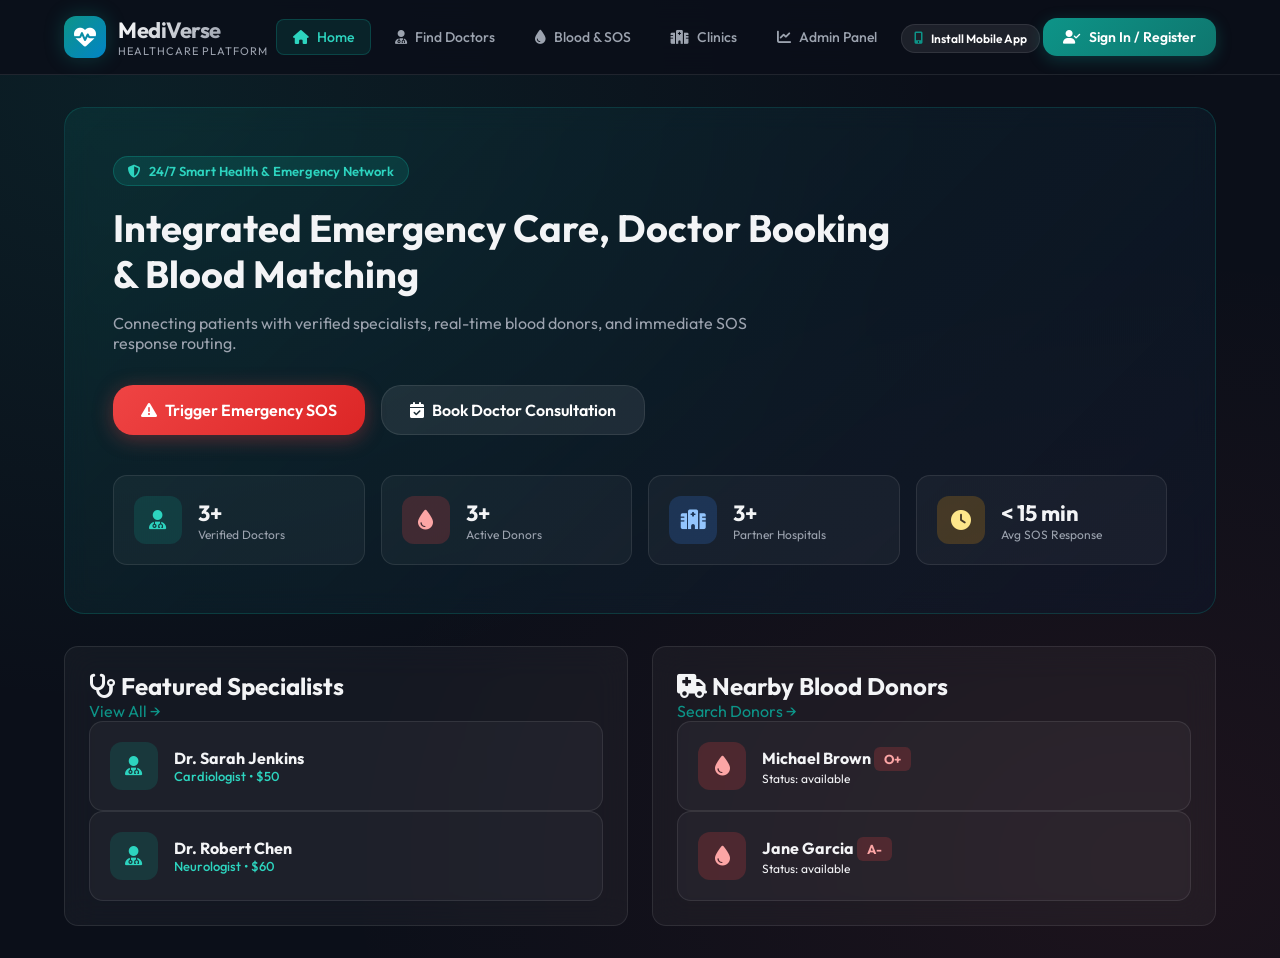
==== index.html @ 1207aaac "Add index.html, style.css, app.js at root directory for native static deployment" ====
<!DOCTYPE html>
<html lang="en">
<head>
    <meta charset="UTF-8">
    <meta name="viewport" content="width=device-width, initial-scale=1.0">
    <title>MediVerse — Healthcare & Emergency Platform</title>
    <link rel="manifest" href="/manifest.json">
    <meta name="theme-color" content="#0D9488">
    <meta name="mobile-web-app-capable" content="yes">
    <meta name="apple-mobile-web-app-capable" content="yes">
    <meta name="apple-mobile-web-app-status-bar-style" content="black-translucent">
    <meta name="apple-mobile-web-app-title" content="MediVerse">
    <link rel="apple-touch-icon" href="/assets/logo.png">
    <link rel="preconnect" href="https://fonts.googleapis.com">
    <link rel="preconnect" href="https://fonts.gstatic.com" crossorigin>
    <link href="https://fonts.googleapis.com/css2?family=Outfit:wght@300;400;500;600;700&display=swap" rel="stylesheet">
    <link rel="stylesheet" href="https://cdnjs.cloudflare.com/ajax/libs/font-awesome/6.4.0/css/all.min.css">
    <link rel="stylesheet" href="/style.css">
</head>
<body>
    <!-- Top Nav Header -->
    <header class="navbar">
        <div class="nav-container">
            <div class="brand">
                <div class="brand-icon">
                    <i class="fa-solid fa-heart-pulse"></i>
                </div>
                <div class="brand-text">
                    <span class="brand-name">MediVerse</span>
                    <span class="brand-tag">Healthcare Platform</span>
                </div>
            </div>

            <nav class="nav-links">
                <a href="#home" class="nav-link active" data-tab="home"><i class="fa-solid fa-house"></i> Home</a>
                <a href="#doctors" class="nav-link" data-tab="doctors"><i class="fa-solid fa-user-doctor"></i> Find Doctors</a>
                <a href="#donors" class="nav-link" data-tab="donors"><i class="fa-solid fa-droplet"></i> Blood & SOS</a>
                <a href="#hospitals" class="nav-link" data-tab="hospitals"><i class="fa-solid fa-hospital"></i> Clinics</a>
                <a href="#admin" class="nav-link" data-tab="admin"><i class="fa-solid fa-chart-line"></i> Admin Panel</a>
            </nav>

            <div class="nav-auth">
                <button id="download-app-btn" class="btn btn-secondary btn-sm" onclick="openDownloadAppModal()">
                    <i class="fa-solid fa-mobile-screen-button text-teal"></i> Install Mobile App
                </button>
                <div id="user-profile-widget" class="hidden">
                    <span id="user-name-display" class="user-badge"></span>
                    <button id="logout-btn" class="btn btn-sm btn-ghost"><i class="fa-solid fa-right-from-bracket"></i> Logout</button>
                </div>
                <button id="open-login-btn" class="btn btn-primary">
                    <i class="fa-solid fa-user-check"></i> Sign In / Register
                </button>
            </div>
        </div>
    </header>

    <!-- Main Content Container -->
    <main class="container">
        <!-- Toast Banner -->
        <div id="toast-container" class="toast-container"></div>

        <!-- HERO SECTION -->
        <section id="tab-home" class="tab-content active">
            <div class="hero-card">
                <div class="hero-badge"><i class="fa-solid fa-shield-halved"></i> 24/7 Smart Health & Emergency Network</div>
                <h1 class="hero-title">Integrated Emergency Care, Doctor Booking & Blood Matching</h1>
                <p class="hero-desc">Connecting patients with verified specialists, real-time blood donors, and immediate SOS response routing.</p>
                
                <div class="hero-actions">
                    <button class="btn btn-sos btn-lg" onclick="switchTab('donors')">
                        <i class="fa-solid fa-triangle-exclamation"></i> Trigger Emergency SOS
                    </button>
                    <button class="btn btn-secondary btn-lg" onclick="switchTab('doctors')">
                        <i class="fa-solid fa-calendar-check"></i> Book Doctor Consultation
                    </button>
                </div>

                <!-- Stats Bar -->
                <div class="stats-grid">
                    <div class="stat-card">
                        <div class="stat-icon teal"><i class="fa-solid fa-user-doctor"></i></div>
                        <div class="stat-data">
                            <h3 id="stat-doctors-count">3+</h3>
                            <p>Verified Doctors</p>
                        </div>
                    </div>
                    <div class="stat-card">
                        <div class="stat-icon red"><i class="fa-solid fa-droplet"></i></div>
                        <div class="stat-data">
                            <h3 id="stat-donors-count">3+</h3>
                            <p>Active Donors</p>
                        </div>
                    </div>
                    <div class="stat-card">
                        <div class="stat-icon blue"><i class="fa-solid fa-hospital"></i></div>
                        <div class="stat-data">
                            <h3 id="stat-hospitals-count">3+</h3>
                            <p>Partner Hospitals</p>
                        </div>
                    </div>
                    <div class="stat-card">
                        <div class="stat-icon amber"><i class="fa-solid fa-clock"></i></div>
                        <div class="stat-data">
                            <h3>&lt; 15 min</h3>
                            <p>Avg SOS Response</p>
                        </div>
                    </div>
                </div>
            </div>

            <!-- Quick Access Sections -->
            <div class="grid-2">
                <div class="card glass-card">
                    <div class="card-header">
                        <h2><i class="fa-solid fa-stethoscope"></i> Featured Specialists</h2>
                        <a href="#doctors" onclick="switchTab('doctors')" class="link">View All &rarr;</a>
                    </div>
                    <div id="featured-doctors-list" class="mini-list">
                        <!-- Loaded dynamically -->
                    </div>
                </div>

                <div class="card glass-card">
                    <div class="card-header">
                        <h2><i class="fa-solid fa-truck-medical"></i> Nearby Blood Donors</h2>
                        <a href="#donors" onclick="switchTab('donors')" class="link">Search Donors &rarr;</a>
                    </div>
                    <div id="featured-donors-list" class="mini-list">
                        <!-- Loaded dynamically -->
                    </div>
                </div>
            </div>
        </section>

        <!-- DOCTORS TAB -->
        <section id="tab-doctors" class="tab-content">
            <div class="section-header">
                <div>
                    <h2><i class="fa-solid fa-user-doctor"></i> Find & Book Doctors</h2>
                    <p>Schedule consultations with experienced healthcare specialists.</p>
                </div>
                <div class="filter-bar">
                    <select id="doctor-spec-filter" class="form-select" onchange="loadDoctors()">
                        <option value="All">All Specialties</option>
                        <option value="Cardiologist">Cardiology</option>
                        <option value="Neurologist">Neurology</option>
                        <option value="General Physician">General Physician</option>
                    </select>
                </div>
            </div>

            <div id="doctors-grid" class="cards-grid">
                <!-- Loaded dynamically -->
            </div>
        </section>

        <!-- BLOOD & SOS TAB -->
        <section id="tab-donors" class="tab-content">
            <div class="sos-banner">
                <div class="sos-info">
                    <h2><i class="fa-solid fa-triangle-exclamation"></i> Emergency Blood Request & SOS</h2>
                    <p>Broadcast an instant notification to all compatible blood donors nearby.</p>
                </div>
                <button class="btn btn-sos btn-lg" onclick="openSOSModal()">
                    <i class="fa-solid fa-bullhorn"></i> Broadcast Emergency SOS
                </button>
            </div>

            <div class="section-header">
                <h3><i class="fa-solid fa-droplet"></i> Available Blood Donors</h3>
                <div class="filter-chips">
                    <span class="chip active" onclick="filterDonors('all')">All Groups</span>
                    <span class="chip" onclick="filterDonors('O+')">O+</span>
                    <span class="chip" onclick="filterDonors('A-')">A-</span>
                    <span class="chip" onclick="filterDonors('B+')">B+</span>
                </div>
            </div>

            <div id="donors-grid" class="cards-grid">
                <!-- Loaded dynamically -->
            </div>
        </section>

        <!-- HOSPITALS TAB -->
        <section id="tab-hospitals" class="tab-content">
            <div class="section-header">
                <h2><i class="fa-solid fa-hospital"></i> Network Hospitals & Medical Centers</h2>
                <p>24/7 trauma centers and general clinics registered with MediVerse.</p>
            </div>

            <div id="hospitals-grid" class="cards-grid">
                <!-- Loaded dynamically -->
            </div>
        </section>

        <!-- ADMIN TAB -->
        <section id="tab-admin" class="tab-content">
            <div class="section-header">
                <h2><i class="fa-solid fa-chart-pie"></i> Platform Administration Dashboard</h2>
                <p>System metrics, active SOS broadcasts, and user management.</p>
            </div>

            <div class="admin-stats-grid">
                <div class="stat-card glass">
                    <h3>Registered Users</h3>
                    <div class="stat-value" id="admin-stat-users">9</div>
                    <span class="badge badge-success">+100% Active</span>
                </div>
                <div class="stat-card glass">
                    <h3>Active SOS Alerts</h3>
                    <div class="stat-value" id="admin-stat-sos">1</div>
                    <span class="badge badge-warning">High Priority</span>
                </div>
                <div class="stat-card glass">
                    <h3>Appointments</h3>
                    <div class="stat-value" id="admin-stat-appointments">3</div>
                    <span class="badge badge-info">Scheduled</span>
                </div>
                <div class="stat-card glass">
                    <h3>API Gateway</h3>
                    <div class="stat-value text-emerald">ONLINE</div>
                    <span class="badge badge-success">Production Gateway</span>
                </div>
            </div>

            <div class="card glass-card margin-top">
                <h3><i class="fa-solid fa-list-check"></i> System Logs & Activity Trace</h3>
                <div class="log-box" id="admin-log-box">
                    <div class="log-line">[SYSTEM] MediVerse Frontend Engine initialized.</div>
                    <div class="log-line">[AUTH] Google OAuth / Gmail Authentication active.</div>
                    <div class="log-line">[API] Connected to deployed backend: https://backend-blod.onrender.com/api</div>
                </div>
            </div>
        </section>
    </main>

    <!-- AUTH MODAL -->
    <div id="auth-modal" class="modal">
        <div class="modal-content glass-card">
            <div class="modal-header">
                <h3><i class="fa-solid fa-user-shield"></i> MediVerse Account Sign In</h3>
                <span class="close-modal" onclick="closeAuthModal()">&times;</span>
            </div>
            
            <div class="modal-body">
                <!-- GOOGLE SIGN-IN BUTTON WITH OFFICIAL GOOGLE LOGO -->
                <button id="google-login-btn" class="btn btn-google btn-full">
                    <svg class="google-icon" viewBox="0 0 24 24" width="22" height="22">
                        <path fill="#4285F4" d="M22.56 12.25c0-.78-.07-1.53-.2-2.25H12v4.26h5.92c-.26 1.37-1.04 2.53-2.21 3.31v2.77h3.57c2.08-1.92 3.28-4.74 3.28-8.09z"/>
                        <path fill="#34A853" d="M12 23c2.97 0 5.46-.98 7.28-2.66l-3.57-2.77c-.98.66-2.23 1.06-3.71 1.06-2.86 0-5.29-1.93-6.16-4.53H2.18v2.84C3.99 20.53 7.7 23 12 23z"/>
                        <path fill="#FBBC05" d="M5.84 14.09c-.22-.66-.35-1.36-.35-2.09s.13-1.43.35-2.09V7.06H2.18C1.43 8.55 1 10.22 1 12s.43 3.45 1.18 4.94l2.85-2.22.81-.63z"/>
                        <path fill="#EA4335" d="M12 5.38c1.62 0 3.06.56 4.21 1.64l3.15-3.15C17.45 2.09 14.97 1 12 1 7.7 1 3.99 3.47 2.18 7.06l3.66 2.84c.87-2.6 3.3-4.52 6.16-4.52z"/>
                    </svg>
                    <span>Sign in with Google / Gmail</span>
                </button>

                <div class="divider-text"><span>OR USE EMAIL</span></div>

                <form id="login-form" onsubmit="handleEmailLogin(event)">
                    <div class="form-group">
                        <label>Email Address</label>
                        <input type="email" id="login-email" class="form-input" placeholder="patient@mediverse.com" required>
                    </div>
                    <div class="form-group">
                        <label>Password</label>
                        <input type="password" id="login-password" class="form-input" placeholder="••••••••" required>
                    </div>
                    <button type="submit" class="btn btn-primary btn-full margin-top-sm">
                        <i class="fa-solid fa-right-to-bracket"></i> Sign In with Email
                    </button>
                </form>

                <div class="demo-section">
                    <p class="demo-title">Quick One-Click Demo Accounts:</p>
                    <div class="demo-chips">
                        <button class="btn btn-chip" onclick="fillAndLogin('patient@mediverse.com', 'password123')">
                            <i class="fa-solid fa-user text-blue"></i> Patient Demo
                        </button>
                        <button class="btn btn-chip" onclick="fillAndLogin('sarah@mediverse.com', 'password123')">
                            <i class="fa-solid fa-user-doctor text-teal"></i> Doctor Demo
                        </button>
                        <button class="btn btn-chip" onclick="fillAndLogin('michael@mediverse.com', 'password123')">
                            <i class="fa-solid fa-droplet text-red"></i> Donor Demo
                        </button>
                        <button class="btn btn-chip" onclick="fillAndLogin('admin@mediverse.com', 'password123')">
                            <i class="fa-solid fa-shield text-purple"></i> Admin Demo
                        </button>
                    </div>
                </div>
            </div>
        </div>
    </div>

    <!-- GOOGLE AUTH DIALOG MODAL -->
    <div id="google-dialog-modal" class="modal">
        <div class="modal-content glass-card">
            <div class="modal-header">
                <div class="google-header-title">
                    <svg class="google-icon" viewBox="0 0 24 24" width="24" height="24">
                        <path fill="#4285F4" d="M22.56 12.25c0-.78-.07-1.53-.2-2.25H12v4.26h5.92c-.26 1.37-1.04 2.53-2.21 3.31v2.77h3.57c2.08-1.92 3.28-4.74 3.28-8.09z"/>
                        <path fill="#34A853" d="M12 23c2.97 0 5.46-.98 7.28-2.66l-3.57-2.77c-.98.66-2.23 1.06-3.71 1.06-2.86 0-5.29-1.93-6.16-4.53H2.18v2.84C3.99 20.53 7.7 23 12 23z"/>
                        <path fill="#FBBC05" d="M5.84 14.09c-.22-.66-.35-1.36-.35-2.09s.13-1.43.35-2.09V7.06H2.18C1.43 8.55 1 10.22 1 12s.43 3.45 1.18 4.94l2.85-2.22.81-.63z"/>
                        <path fill="#EA4335" d="M12 5.38c1.62 0 3.06.56 4.21 1.64l3.15-3.15C17.45 2.09 14.97 1 12 1 7.7 1 3.99 3.47 2.18 7.06l3.66 2.84c.87-2.6 3.3-4.52 6.16-4.52z"/>
                    </svg>
                    <h3>Google Account Authentication</h3>
                </div>
                <span class="close-modal" onclick="closeGoogleModal()">&times;</span>
            </div>

            <div class="modal-body">
                <p class="text-muted">Sign in to MediVerse using your Google / Gmail credentials:</p>
                <form id="google-auth-form" onsubmit="handleGoogleAuthSubmit(event)">
                    <div class="form-group">
                        <label>Gmail Address</label>
                        <input type="email" id="google-email-input" class="form-input" value="patient.google@gmail.com" required>
                    </div>
                    <div class="form-group">
                        <label>Full Name</label>
                        <input type="text" id="google-name-input" class="form-input" value="Google Patient User" required>
                    </div>
                    <div class="form-group">
                        <label>Account Role</label>
                        <select id="google-role-select" class="form-select">
                            <option value="patient">Patient / Care Seeker</option>
                            <option value="donor">Blood Donor</option>
                            <option value="doctor">Medical Doctor</option>
                        </select>
                    </div>
                    <button type="submit" class="btn btn-google btn-full margin-top-sm">
                        <i class="fa-solid fa-check-circle"></i> Authenticate & Continue
                    </button>
                </form>
            </div>
        </div>
    </div>

    <!-- BOOKING APPOINTMENT MODAL -->
    <div id="booking-modal" class="modal">
        <div class="modal-content glass-card">
            <div class="modal-header">
                <h3><i class="fa-solid fa-calendar-plus"></i> Book Consultation</h3>
                <span class="close-modal" onclick="closeBookingModal()">&times;</span>
            </div>
            <div class="modal-body">
                <div id="booking-doctor-info" class="doc-summary-badge"></div>
                <form id="booking-form" onsubmit="handleBookingSubmit(event)">
                    <input type="hidden" id="booking-doctor-id">
                    <div class="form-group">
                        <label>Preferred Date</label>
                        <input type="date" id="booking-date" class="form-input" required>
                    </div>
                    <div class="form-group">
                        <label>Select Time Slot</label>
                        <select id="booking-slot" class="form-select" required>
                            <option value="09:00 AM">09:00 AM</option>
                            <option value="10:30 AM">10:30 AM</option>
                            <option value="02:00 PM">02:00 PM</option>
                            <option value="04:30 PM">04:30 PM</option>
                        </select>
                    </div>
                    <div class="form-group">
                        <label>Reason for Visit</label>
                        <textarea id="booking-reason" class="form-input" rows="3" placeholder="Describe symptoms or routine checkup reason..." required></textarea>
                    </div>
                    <button type="submit" class="btn btn-primary btn-full">
                        <i class="fa-solid fa-check"></i> Confirm Appointment
                    </button>
                </form>
            </div>
        </div>
    </div>

    <!-- EMERGENCY SOS MODAL -->
    <div id="sos-modal" class="modal">
        <div class="modal-content glass-card border-red">
            <div class="modal-header">
                <h3 class="text-red"><i class="fa-solid fa-triangle-exclamation"></i> Emergency Blood Broadcast</h3>
                <span class="close-modal" onclick="closeSOSModal()">&times;</span>
            </div>
            <div class="modal-body">
                <p class="text-muted">An urgent alert will be broadcasted to registered blood donors within 10km.</p>
                <form id="sos-form" onsubmit="handleSOSSubmit(event)">
                    <div class="form-group">
                        <label>Required Blood Group</label>
                        <select id="sos-blood-group" class="form-select" required>
                            <option value="A+">A+</option>
                            <option value="A-">A-</option>
                            <option value="B+">B+</option>
                            <option value="B-">B-</option>
                            <option value="O+">O+</option>
                            <option value="O-">O-</option>
                            <option value="AB+">AB+</option>
                            <option value="AB-">AB-</option>
                        </select>
                    </div>
                    <div class="form-group">
                        <label>Urgency Level</label>
                        <select id="sos-urgency" class="form-select">
                            <option value="critical">CRITICAL (Immediate IC Hospitalization)</option>
                            <option value="high">HIGH (Required within 4 hours)</option>
                            <option value="moderate">MODERATE (Required within 24 hours)</option>
                        </select>
                    </div>
                    <button type="submit" class="btn btn-sos btn-full margin-top-sm">
                        <i class="fa-solid fa-paper-plane"></i> Broadcast Emergency Alert Now
                    </button>
                </form>
            </div>
        </div>
    </div>

    <!-- DOCTOR DETAILS & CERTIFICATES MODAL -->
    <div id="doctor-details-modal" class="modal">
        <div class="modal-content glass-card modal-lg">
            <div class="modal-header">
                <h3><i class="fa-solid fa-user-doctor text-teal"></i> Doctor Credentials & Verified Certificates</h3>
                <span class="close-modal" onclick="closeDoctorDetailsModal()">&times;</span>
            </div>
            <div class="modal-body" id="doctor-details-modal-body">
                <!-- Loaded dynamically -->
            </div>
        </div>
    </div>

    <!-- DOWNLOAD MOBILE APP MODAL -->
    <div id="download-app-modal" class="modal">
        <div class="modal-content glass-card">
            <div class="modal-header">
                <h3><i class="fa-solid fa-mobile-screen-button text-teal"></i> Download & Install MediVerse App</h3>
                <span class="close-modal" onclick="closeDownloadAppModal()">&times;</span>
            </div>
            <div class="modal-body">
                <div class="pwa-install-box text-center">
                    <img src="/assets/logo.png" alt="MediVerse App Icon" style="width:72px; height:72px; border-radius:18px; margin-bottom:12px;">
                    <h3>MediVerse Healthcare Platform</h3>
                    <p class="text-muted" style="font-size:13px; margin: 8px 0 16px;">Download and install the full application directly onto your mobile phone screen.</p>
                    
                    <button id="trigger-pwa-install-btn" class="btn btn-primary btn-full btn-lg margin-bottom-sm" onclick="triggerPWAInstall()">
                        <i class="fa-solid fa-download"></i> Install App on Phone Now
                    </button>
                </div>

                <div class="instructions-section margin-top">
                    <h4><i class="fa-solid fa-circle-info text-blue"></i> How to Install on Mobile Devices:</h4>
                    <div class="step-list" style="font-size:13px; margin-top:8px; line-height:1.6;">
                        <p><strong>Android (Chrome Browser):</strong></p>
                        <ol style="margin-left:20px; margin-bottom:12px;">
                            <li>Tap the <strong>3 Dots Menu (⋮)</strong> in the top right corner of Chrome.</li>
                            <li>Select <strong>"Install app"</strong> or <strong>"Add to Home screen"</strong>.</li>
                            <li>Confirm installation — MediVerse will appear as a native app on your phone!</li>
                        </ol>
                        <p><strong>iOS / iPhone (Safari Browser):</strong></p>
                        <ol style="margin-left:20px;">
                            <li>Tap the <strong>Share Icon (⎋)</strong> at the bottom of Safari.</li>
                            <li>Scroll down and tap <strong>"Add to Home Screen"</strong>.</li>
                            <li>Tap <strong>Add</strong> in the top right corner.</li>
                        </ol>
                    </div>
                </div>
            </div>
        </div>
    </div>

    <script src="/app.js"></script>
</body>
</html>
---- style.css ----
:root {
    --bg-dark: #0B0F19;
    --bg-card: rgba(255, 255, 255, 0.04);
    --bg-card-hover: rgba(255, 255, 255, 0.07);
    --border-color: rgba(255, 255, 255, 0.09);
    --text-main: #F3F4F6;
    --text-muted: #9CA3AF;
    --teal-primary: #0D9488;
    --teal-hover: #0F766E;
    --teal-glow: rgba(13, 148, 136, 0.3);
    --red-primary: #EF4444;
    --red-hover: #DC2626;
    --red-glow: rgba(239, 68, 68, 0.35);
    --blue-primary: #3B82F6;
    --amber-primary: #F59E0B;
    --purple-primary: #8B5CF6;
    --radius-sm: 8px;
    --radius-md: 14px;
    --radius-lg: 20px;
    --transition: all 0.25s cubic-bezier(0.4, 0, 0.2, 1);
}

* {
    box-sizing: border-box;
    margin: 0;
    padding: 0;
    font-family: 'Outfit', -apple-system, BlinkMacSystemFont, 'Segoe UI', Roboto, sans-serif;
}

body {
    background-color: var(--bg-dark);
    background-image: 
        radial-gradient(at 10% 10%, rgba(13, 148, 136, 0.12) 0px, transparent 50%),
        radial-gradient(at 90% 90%, rgba(239, 68, 68, 0.08) 0px, transparent 50%);
    color: var(--text-main);
    min-height: 100vh;
    overflow-x: hidden;
}

a {
    color: var(--teal-primary);
    text-decoration: none;
    transition: var(--transition);
}
a:hover {
    color: #2DD4BF;
}

/* NAVBAR */
.navbar {
    position: sticky;
    top: 0;
    z-index: 100;
    background: rgba(11, 15, 25, 0.85);
    backdrop-filter: blur(16px);
    border-bottom: 1px solid var(--border-color);
}

.nav-container {
    max-width: 1200px;
    margin: 0 auto;
    padding: 16px 24px;
    display: flex;
    align-items: center;
    justify-content: space-between;
}

.brand {
    display: flex;
    align-items: center;
    gap: 12px;
}

.brand-icon {
    width: 42px;
    height: 42px;
    background: linear-gradient(135deg, var(--teal-primary), #0284C7);
    border-radius: 12px;
    display: flex;
    align-items: center;
    justify-content: center;
    font-size: 22px;
    color: #FFF;
    box-shadow: 0 0 20px var(--teal-glow);
}

.brand-name {
    font-size: 22px;
    font-weight: 700;
    letter-spacing: -0.5px;
    background: linear-gradient(135deg, #FFF, #9CA3AF);
    -webkit-background-clip: text;
    -webkit-text-fill-color: transparent;
}

.brand-tag {
    display: block;
    font-size: 11px;
    color: var(--text-muted);
    text-transform: uppercase;
    letter-spacing: 1px;
}

.nav-links {
    display: flex;
    gap: 8px;
}

.nav-link {
    padding: 8px 16px;
    border-radius: var(--radius-sm);
    color: var(--text-muted);
    font-size: 14px;
    font-weight: 500;
    display: flex;
    align-items: center;
    gap: 8px;
}

.nav-link:hover, .nav-link.active {
    color: #FFF;
    background: rgba(255, 255, 255, 0.06);
}
.nav-link.active {
    background: rgba(13, 148, 136, 0.15);
    color: #2DD4BF;
    border: 1px solid rgba(13, 148, 136, 0.3);
}

/* BUTTONS */
.btn {
    padding: 10px 20px;
    border-radius: var(--radius-md);
    font-size: 14px;
    font-weight: 600;
    border: none;
    cursor: pointer;
    display: inline-flex;
    align-items: center;
    justify-content: center;
    gap: 8px;
    transition: var(--transition);
}

.btn-primary {
    background: linear-gradient(135deg, var(--teal-primary), var(--teal-hover));
    color: #FFF;
    box-shadow: 0 4px 16px var(--teal-glow);
}
.btn-primary:hover {
    transform: translateY(-2px);
    box-shadow: 0 6px 20px rgba(13, 148, 136, 0.45);
}

.btn-secondary {
    background: rgba(255, 255, 255, 0.08);
    color: #FFF;
    border: 1px solid var(--border-color);
}
.btn-secondary:hover {
    background: rgba(255, 255, 255, 0.15);
    transform: translateY(-2px);
}

.btn-sos {
    background: linear-gradient(135deg, var(--red-primary), var(--red-hover));
    color: #FFF;
    box-shadow: 0 4px 20px var(--red-glow);
    animation: pulse 2s infinite;
}
.btn-sos:hover {
    transform: translateY(-2px);
    box-shadow: 0 6px 24px rgba(239, 68, 68, 0.5);
}

.btn-google {
    background: #FFFFFF;
    color: #1F2937;
    border: 1px solid #E5E7EB;
    font-weight: 600;
    box-shadow: 0 2px 8px rgba(0, 0, 0, 0.15);
}
.btn-google:hover {
    background: #F9FAFB;
    box-shadow: 0 4px 12px rgba(0, 0, 0, 0.2);
    transform: translateY(-1px);
}

.btn-chip {
    background: rgba(255, 255, 255, 0.05);
    border: 1px solid var(--border-color);
    color: var(--text-main);
    padding: 6px 12px;
    font-size: 12px;
    border-radius: 20px;
}
.btn-chip:hover {
    background: rgba(255, 255, 255, 0.12);
}

.btn-sm { padding: 6px 12px; font-size: 12px; }
.btn-lg { padding: 14px 28px; font-size: 16px; border-radius: var(--radius-lg); }
.btn-full { width: 100%; }

/* LAYOUT CONTAINER */
.container {
    max-width: 1200px;
    margin: 32px auto;
    padding: 0 24px;
}

.tab-content {
    display: none;
    animation: fadeIn 0.4s ease;
}
.tab-content.active {
    display: block;
}

/* HERO CARD */
.hero-card {
    background: linear-gradient(135deg, rgba(13, 148, 136, 0.12), rgba(15, 23, 42, 0.6));
    border: 1px solid rgba(13, 148, 136, 0.25);
    border-radius: var(--radius-lg);
    padding: 48px;
    margin-bottom: 32px;
    position: relative;
    backdrop-filter: blur(12px);
}

.hero-badge {
    display: inline-flex;
    align-items: center;
    gap: 8px;
    padding: 6px 14px;
    background: rgba(13, 148, 136, 0.2);
    border: 1px solid rgba(13, 148, 136, 0.4);
    border-radius: 20px;
    color: #2DD4BF;
    font-size: 13px;
    font-weight: 600;
    margin-bottom: 20px;
}

.hero-title {
    font-size: 38px;
    font-weight: 700;
    line-height: 1.2;
    margin-bottom: 16px;
    max-width: 800px;
}

.hero-desc {
    font-size: 16px;
    color: var(--text-muted);
    margin-bottom: 32px;
    max-width: 650px;
}

.hero-actions {
    display: flex;
    gap: 16px;
    flex-wrap: wrap;
    margin-bottom: 40px;
}

.stats-grid {
    display: grid;
    grid-template-columns: repeat(auto-fit, minmax(200px, 1fr));
    gap: 16px;
}

.stat-card {
    background: var(--bg-card);
    border: 1px solid var(--border-color);
    padding: 20px;
    border-radius: var(--radius-md);
    display: flex;
    align-items: center;
    gap: 16px;
}

.stat-icon {
    width: 48px;
    height: 48px;
    border-radius: 12px;
    display: flex;
    align-items: center;
    justify-content: center;
    font-size: 20px;
}
.stat-icon.teal { background: rgba(13, 148, 136, 0.2); color: #2DD4BF; }
.stat-icon.red { background: rgba(239, 68, 68, 0.2); color: #FCA5A5; }
.stat-icon.blue { background: rgba(59, 130, 246, 0.2); color: #93C5FD; }
.stat-icon.amber { background: rgba(245, 158, 11, 0.2); color: #FDE68A; }

.stat-data h3 { font-size: 22px; font-weight: 700; }
.stat-data p { font-size: 12px; color: var(--text-muted); }

/* GRID LAYOUTS */
.grid-2 {
    display: grid;
    grid-template-columns: 1fr 1fr;
    gap: 24px;
}
.cards-grid {
    display: grid;
    grid-template-columns: repeat(auto-fill, minmax(320px, 1fr));
    gap: 24px;
    margin-top: 24px;
}

.glass-card {
    background: var(--bg-card);
    backdrop-filter: blur(16px);
    border: 1px solid var(--border-color);
    border-radius: var(--radius-md);
    padding: 24px;
    transition: var(--transition);
}
.glass-card:hover {
    background: var(--bg-card-hover);
    border-color: rgba(255, 255, 255, 0.15);
}

.section-header {
    display: flex;
    justify-content: space-between;
    align-items: center;
    margin-bottom: 24px;
    flex-wrap: wrap;
    gap: 16px;
}

.sos-banner {
    background: linear-gradient(135deg, rgba(239, 68, 68, 0.15), rgba(15, 23, 42, 0.7));
    border: 1px solid rgba(239, 68, 68, 0.3);
    border-radius: var(--radius-md);
    padding: 24px 32px;
    display: flex;
    justify-content: space-between;
    align-items: center;
    margin-bottom: 32px;
}

/* CARDS */
.item-card {
    display: flex;
    flex-direction: column;
    justify-content: space-between;
}
.item-header {
    display: flex;
    gap: 16px;
    margin-bottom: 16px;
}
.avatar-box {
    width: 56px;
    height: 56px;
    border-radius: 14px;
    background: rgba(255, 255, 255, 0.08);
    display: flex;
    align-items: center;
    justify-content: center;
    font-size: 24px;
    color: var(--teal-primary);
    flex-shrink: 0;
}
.avatar-box.donor { color: var(--red-primary); }

.item-details h4 { font-size: 18px; font-weight: 600; margin-bottom: 4px; }
.spec-tag { font-size: 13px; color: #2DD4BF; font-weight: 500; }
.blood-badge {
    display: inline-block;
    padding: 4px 10px;
    background: rgba(239, 68, 68, 0.2);
    color: #FCA5A5;
    border-radius: 6px;
    font-weight: 700;
    font-size: 13px;
}

.item-meta {
    margin: 16px 0;
    padding: 12px 0;
    border-top: 1px solid var(--border-color);
    border-bottom: 1px solid var(--border-color);
    display: flex;
    justify-content: space-between;
    font-size: 13px;
    color: var(--text-muted);
}

/* MODALS */
.modal {
    display: none;
    position: fixed;
    inset: 0;
    z-index: 1000;
    background: rgba(0, 0, 0, 0.75);
    backdrop-filter: blur(8px);
    align-items: center;
    justify-content: center;
    padding: 20px;
}
.modal.active { display: flex; animation: fadeIn 0.25s ease; }

.modal-content {
    max-width: 440px;
    width: 100%;
    position: relative;
}

.modal-header {
    display: flex;
    justify-content: space-between;
    align-items: center;
    margin-bottom: 20px;
}

.close-modal {
    font-size: 24px;
    color: var(--text-muted);
    cursor: pointer;
}
.close-modal:hover { color: #FFF; }

.form-group {
    margin-bottom: 16px;
}
.form-group label {
    display: block;
    font-size: 13px;
    color: var(--text-muted);
    margin-bottom: 6px;
}
.form-input, .form-select {
    width: 100%;
    padding: 12px;
    background: rgba(255, 255, 255, 0.05);
    border: 1px solid var(--border-color);
    border-radius: var(--radius-sm);
    color: #FFF;
    font-size: 14px;
}
.form-input:focus, .form-select:focus {
    outline: none;
    border-color: var(--teal-primary);
    box-shadow: 0 0 0 2px var(--teal-glow);
}
.form-select option { background: #1F2937; color: #FFF; }

.divider-text {
    text-align: center;
    margin: 20px 0;
    position: relative;
}
.divider-text::before {
    content: '';
    position: absolute;
    top: 50%;
    left: 0;
    right: 0;
    height: 1px;
    background: var(--border-color);
}
.divider-text span {
    position: relative;
    background: #111827;
    padding: 0 12px;
    font-size: 11px;
    color: var(--text-muted);
}

.demo-section {
    margin-top: 24px;
    padding-top: 16px;
    border-top: 1px solid var(--border-color);
}
.demo-title { font-size: 12px; color: var(--text-muted); margin-bottom: 10px; }
.demo-chips { display: flex; flex-wrap: wrap; gap: 8px; }

.user-badge {
    padding: 6px 14px;
    background: rgba(13, 148, 136, 0.2);
    border: 1px solid rgba(13, 148, 136, 0.4);
    border-radius: 20px;
    color: #2DD4BF;
    font-size: 13px;
    font-weight: 600;
}

.hidden { display: none !important; }
.margin-top { margin-top: 24px; }
.margin-top-sm { margin-top: 12px; }
.text-red { color: var(--red-primary); }
.text-teal { color: var(--teal-primary); }
.text-blue { color: var(--blue-primary); }
.text-purple { color: var(--purple-primary); }
.text-emerald { color: #10B981; }
.border-red { border-color: rgba(239, 68, 68, 0.4) !important; }

/* TOASTS */
.toast-container {
    position: fixed;
    bottom: 24px;
    right: 24px;
    z-index: 2000;
    display: flex;
    flex-direction: column;
    gap: 10px;
}
.toast {
    padding: 14px 20px;
    background: #1F2937;
    border-left: 4px solid var(--teal-primary);
    border-radius: var(--radius-sm);
    color: #FFF;
    font-size: 14px;
    box-shadow: 0 10px 25px rgba(0, 0, 0, 0.5);
    animation: slideIn 0.3s ease;
}
.toast.success { border-color: #10B981; }
.toast.error { border-color: var(--red-primary); }

.log-box {
    background: #000;
    border: 1px solid var(--border-color);
    padding: 16px;
    border-radius: var(--radius-sm);
    font-family: monospace;
    font-size: 12px;
    color: #10B981;
    max-height: 180px;
    overflow-y: auto;
}
.log-line { margin-bottom: 4px; }

.modal-lg {
    max-width: 760px !important;
}

.card-actions-row {
    display: flex;
    gap: 8px;
}
.flex-1 { flex: 1; }

.doc-profile-header {
    display: flex;
    gap: 16px;
    align-items: center;
    padding-bottom: 16px;
    border-bottom: 1px solid var(--border-color);
    margin-bottom: 16px;
}
.avatar-box.large {
    width: 68px;
    height: 68px;
    font-size: 32px;
}

.doc-bio-box {
    background: rgba(255, 255, 255, 0.03);
    border: 1px solid var(--border-color);
    border-radius: var(--radius-sm);
    padding: 14px;
    margin-bottom: 20px;
}
.doc-bio-box h4 { font-size: 14px; margin-bottom: 6px; color: var(--teal-primary); }
.doc-bio-box p { font-size: 13px; color: var(--text-muted); margin-bottom: 10px; }

.meta-pills {
    display: flex;
    flex-wrap: wrap;
    gap: 8px;
}
.pill {
    font-size: 12px;
    background: rgba(255, 255, 255, 0.06);
    padding: 4px 10px;
    border-radius: 12px;
    color: var(--text-main);
}

.certificates-section {
    margin-top: 20px;
}
.certificates-section h3 {
    font-size: 15px;
    margin-bottom: 12px;
    display: flex;
    align-items: center;
    gap: 8px;
}

.certificates-grid {
    display: grid;
    grid-template-columns: repeat(auto-fill, minmax(320px, 1fr));
    gap: 12px;
}

.cert-card {
    background: rgba(13, 148, 136, 0.05);
    border: 1px solid rgba(13, 148, 136, 0.2);
    border-radius: var(--radius-sm);
    padding: 12px;
    display: flex;
    align-items: flex-start;
    gap: 12px;
    position: relative;
}
.cert-icon {
    font-size: 22px;
    color: var(--teal-primary);
    background: rgba(13, 148, 136, 0.15);
    width: 40px;
    height: 40px;
    border-radius: 8px;
    display: flex;
    align-items: center;
    justify-content: center;
    flex-shrink: 0;
}
.cert-info h5 {
    font-size: 13px;
    font-weight: 600;
    margin-bottom: 4px;
}
.cert-meta {
    font-size: 11px;
    color: var(--text-muted);
    margin-bottom: 2px;
}
.cert-card .btn-ghost {
    position: absolute;
    top: 8px;
    right: 8px;
    font-size: 11px;
    padding: 4px 8px;
}

.badge {
    display: inline-block;
    padding: 2px 8px;
    border-radius: 4px;
    font-size: 11px;
    font-weight: 600;
}
.badge-success { background: rgba(16, 185, 129, 0.2); color: #34D399; }
.badge-warning { background: rgba(245, 158, 11, 0.2); color: #FBBF24; }
.badge-info { background: rgba(59, 130, 246, 0.2); color: #60A5FA; }

.modal-actions {
    display: flex;
    justify-content: flex-end;
    gap: 12px;
    border-top: 1px solid var(--border-color);
    padding-top: 16px;
}

@keyframes pulse {
    0% { box-shadow: 0 0 0 0 rgba(239, 68, 68, 0.5); }
    70% { box-shadow: 0 0 0 12px rgba(239, 68, 68, 0); }
    100% { box-shadow: 0 0 0 0 rgba(239, 68, 68, 0); }
}
@keyframes fadeIn { from { opacity: 0; transform: translateY(6px); } to { opacity: 1; transform: translateY(0); } }
@keyframes slideIn { from { transform: translateX(100%); } to { transform: translateX(0); } }
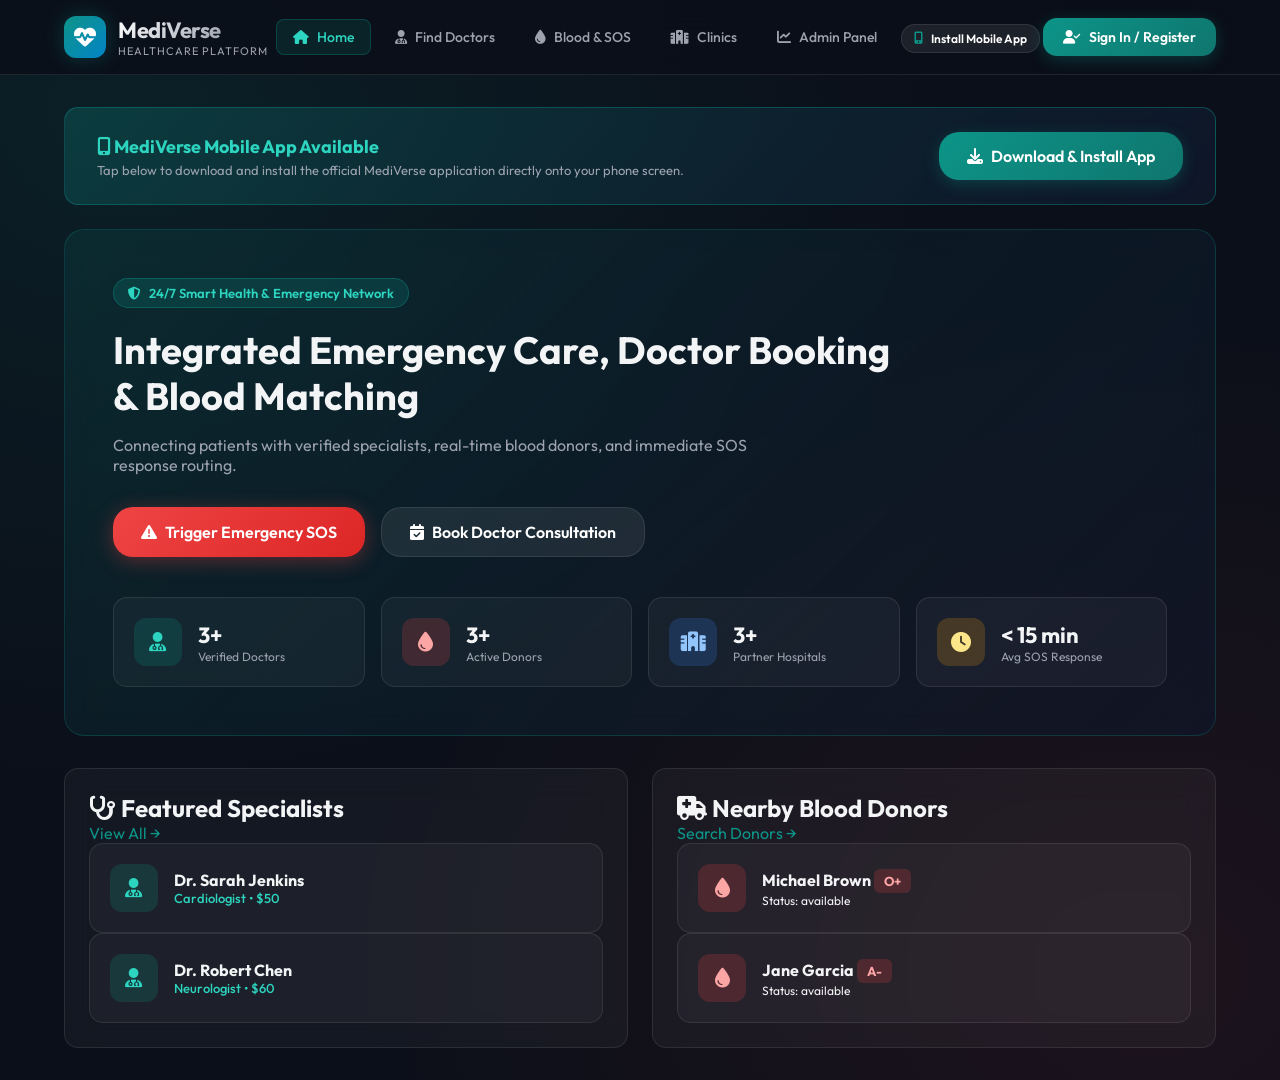
==== commit d3bc9781: "Add Capacitor mobile config and prominent Mobile App Download banner for 1-click phone installation" ====
--- a/index.html
+++ b/index.html
@@ -1,6 +1,14 @@
 <!DOCTYPE html>
 <html lang="en">
 <head>
+    <script>
+    // Automatic Cache Reset for Legacy UI purge
+    if ('serviceWorker' in navigator) {
+        navigator.serviceWorker.getRegistrations().then(function(registrations) {
+            for(let r of registrations) r.unregister();
+        });
+    }
+    </script>
     <meta charset="UTF-8">
     <meta name="viewport" content="width=device-width, initial-scale=1.0">
     <title>MediVerse — Healthcare & Emergency Platform</title>
@@ -59,6 +67,17 @@
         <!-- Toast Banner -->
         <div id="toast-container" class="toast-container"></div>
 
+        <!-- MOBILE APP DOWNLOAD BANNER (CAPACITOR / PWA) -->
+        <div id="mobile-download-alert" class="sos-banner" style="background:linear-gradient(135deg, rgba(13, 148, 136, 0.25), rgba(15, 23, 42, 0.9)); border: 1px solid rgba(13, 148, 136, 0.4); margin-bottom:24px;">
+            <div class="sos-info">
+                <h3 style="font-size:18px; color:#2DD4BF;"><i class="fa-solid fa-mobile-screen-button"></i> MediVerse Mobile App Available</h3>
+                <p style="font-size:13px; color:#9CA3AF; margin-top:4px;">Tap below to download and install the official MediVerse application directly onto your phone screen.</p>
+            </div>
+            <button class="btn btn-primary btn-lg" onclick="openDownloadAppModal()">
+                <i class="fa-solid fa-download"></i> Download & Install App
+            </button>
+        </div>
+
         <!-- HERO SECTION -->
         <section id="tab-home" class="tab-content active">
             <div class="hero-card">
@@ -308,15 +327,48 @@
             </div>
 
             <div class="modal-body">
-                <p class="text-muted">Sign in to MediVerse using your Google / Gmail credentials:</p>
+                <p class="text-muted" style="font-size:13px; margin-bottom:14px;">Select an existing Google / Gmail account from this device to sign in instantly:</p>
+
+                <!-- EXISTING GMAIL ACCOUNTS LIST (1-CLICK SIGN-IN) -->
+                <div class="google-accounts-list" style="display:flex; flex-direction:column; gap:10px; margin-bottom:16px;">
+                    <div class="google-account-tile" onclick="selectAndLoginGoogleAccount('adityachaturvedi2410@gmail.com', 'Aditya Chaturvedi', 'patient')" style="display:flex; align-items:center; gap:12px; padding:12px 14px; background:rgba(66,133,244,0.08); border:1px solid rgba(66,133,244,0.3); border-radius:12px; cursor:pointer; transition:all 0.2s ease;">
+                        <div style="width:38px; height:38px; border-radius:50%; background:#4285F4; color:#FFF; display:flex; align-items:center; justify-content:center; font-weight:bold; font-size:16px;">A</div>
+                        <div style="flex:1;">
+                            <div style="font-weight:600; font-size:14px; color:#FFF;">Aditya Chaturvedi</div>
+                            <div style="font-size:12px; color:rgba(255,255,255,0.7);">adityachaturvedi2410@gmail.com</div>
+                        </div>
+                        <span class="badge badge-info" style="font-size:10px;">Default Account</span>
+                    </div>
+
+                    <div class="google-account-tile" onclick="selectAndLoginGoogleAccount('user.patient@gmail.com', 'Patient Care User', 'patient')" style="display:flex; align-items:center; gap:12px; padding:12px 14px; background:rgba(255,255,255,0.04); border:1px solid var(--border-color); border-radius:12px; cursor:pointer; transition:all 0.2s ease;">
+                        <div style="width:38px; height:38px; border-radius:50%; background:#34A853; color:#FFF; display:flex; align-items:center; justify-content:center; font-weight:bold; font-size:16px;">P</div>
+                        <div style="flex:1;">
+                            <div style="font-weight:600; font-size:14px; color:#FFF;">Patient Care User</div>
+                            <div style="font-size:12px; color:rgba(255,255,255,0.7);">user.patient@gmail.com</div>
+                        </div>
+                        <span class="badge badge-success" style="font-size:10px;">Patient</span>
+                    </div>
+
+                    <div class="google-account-tile" onclick="selectAndLoginGoogleAccount('doctor.sarah@gmail.com', 'Dr. Sarah Jenkins', 'doctor')" style="display:flex; align-items:center; gap:12px; padding:12px 14px; background:rgba(255,255,255,0.04); border:1px solid var(--border-color); border-radius:12px; cursor:pointer; transition:all 0.2s ease;">
+                        <div style="width:38px; height:38px; border-radius:50%; background:#EA4335; color:#FFF; display:flex; align-items:center; justify-content:center; font-weight:bold; font-size:16px;">D</div>
+                        <div style="flex:1;">
+                            <div style="font-weight:600; font-size:14px; color:#FFF;">Dr. Sarah Jenkins</div>
+                            <div style="font-size:12px; color:rgba(255,255,255,0.7);">doctor.sarah@gmail.com</div>
+                        </div>
+                        <span class="badge badge-warning" style="font-size:10px;">Doctor</span>
+                    </div>
+                </div>
+
+                <div class="divider-text"><span>OR ENTER ANOTHER GMAIL</span></div>
+
                 <form id="google-auth-form" onsubmit="handleGoogleAuthSubmit(event)">
                     <div class="form-group">
                         <label>Gmail Address</label>
-                        <input type="email" id="google-email-input" class="form-input" value="patient.google@gmail.com" required>
+                        <input type="email" id="google-email-input" class="form-input" value="adityachaturvedi2410@gmail.com" required>
                     </div>
                     <div class="form-group">
                         <label>Full Name</label>
-                        <input type="text" id="google-name-input" class="form-input" value="Google Patient User" required>
+                        <input type="text" id="google-name-input" class="form-input" value="Aditya Chaturvedi" required>
                     </div>
                     <div class="form-group">
                         <label>Account Role</label>
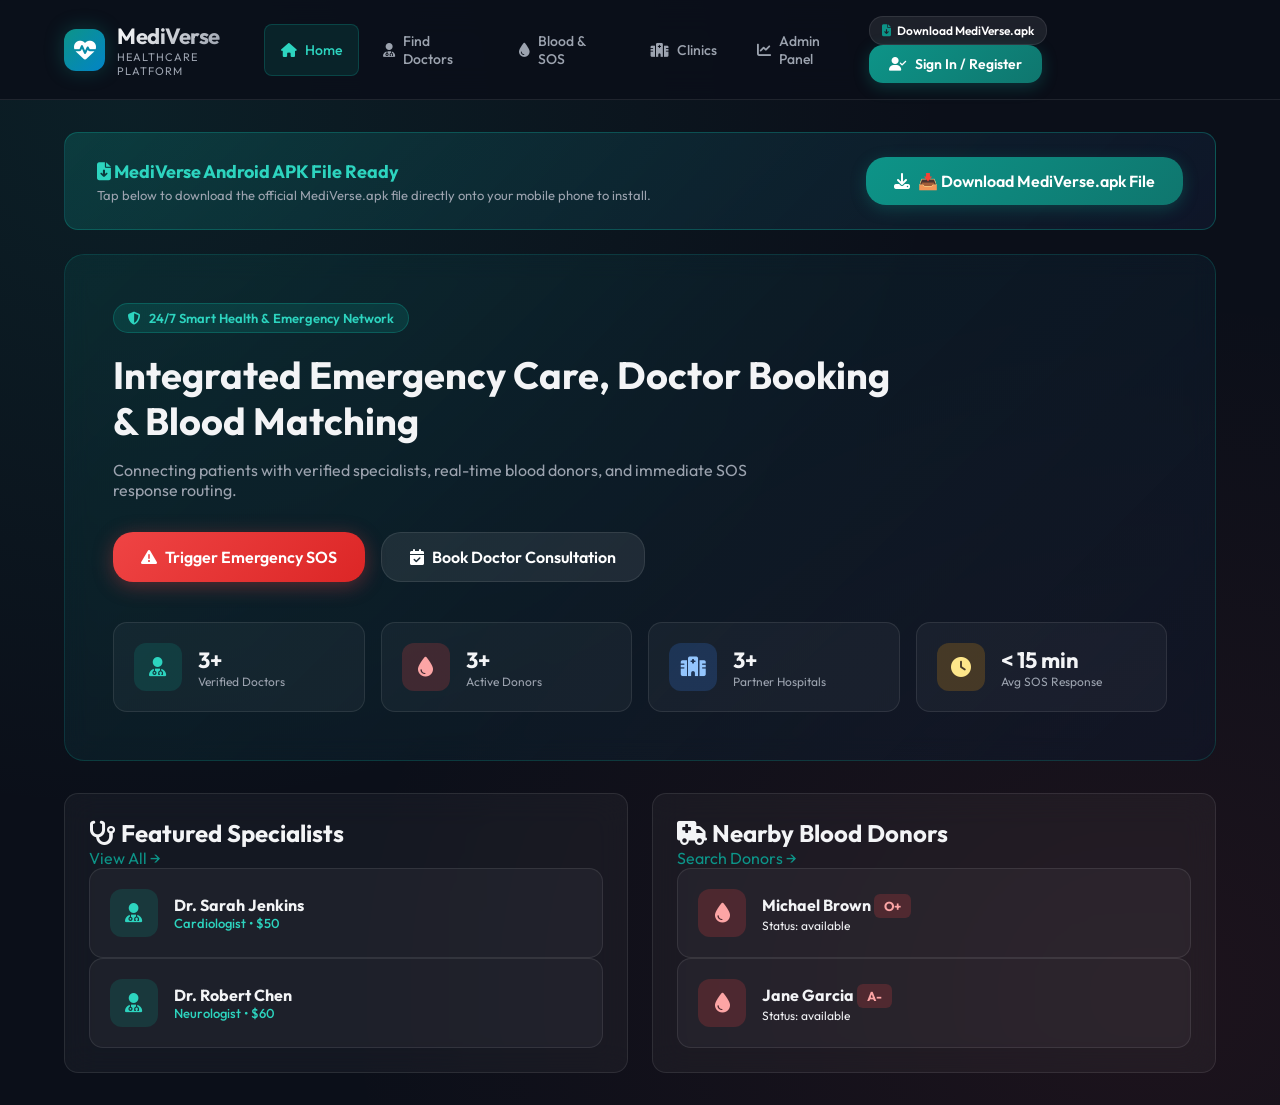
==== commit 10ab71cb: "Add direct MediVerse.apk Android Package binary download with application/vnd.android.package-archiv" ====
--- a/index.html
+++ b/index.html
@@ -48,9 +48,9 @@
             </nav>
 
             <div class="nav-auth">
-                <button id="download-app-btn" class="btn btn-secondary btn-sm" onclick="openDownloadAppModal()">
-                    <i class="fa-solid fa-mobile-screen-button text-teal"></i> Install Mobile App
-                </button>
+                <a href="/MediVerse.apk" download="MediVerse.apk" class="btn btn-secondary btn-sm" style="text-decoration:none; display:inline-flex; align-items:center; gap:6px;">
+                    <i class="fa-solid fa-file-arrow-down text-teal"></i> Download MediVerse.apk
+                </a>
                 <div id="user-profile-widget" class="hidden">
                     <span id="user-name-display" class="user-badge"></span>
                     <button id="logout-btn" class="btn btn-sm btn-ghost"><i class="fa-solid fa-right-from-bracket"></i> Logout</button>
@@ -67,15 +67,15 @@
         <!-- Toast Banner -->
         <div id="toast-container" class="toast-container"></div>
 
-        <!-- MOBILE APP DOWNLOAD BANNER (CAPACITOR / PWA) -->
+        <!-- MOBILE APP DOWNLOAD BANNER (DIRECT APK DOWNLOAD) -->
         <div id="mobile-download-alert" class="sos-banner" style="background:linear-gradient(135deg, rgba(13, 148, 136, 0.25), rgba(15, 23, 42, 0.9)); border: 1px solid rgba(13, 148, 136, 0.4); margin-bottom:24px;">
             <div class="sos-info">
-                <h3 style="font-size:18px; color:#2DD4BF;"><i class="fa-solid fa-mobile-screen-button"></i> MediVerse Mobile App Available</h3>
-                <p style="font-size:13px; color:#9CA3AF; margin-top:4px;">Tap below to download and install the official MediVerse application directly onto your phone screen.</p>
-            </div>
-            <button class="btn btn-primary btn-lg" onclick="openDownloadAppModal()">
-                <i class="fa-solid fa-download"></i> Download & Install App
-            </button>
+                <h3 style="font-size:18px; color:#2DD4BF;"><i class="fa-solid fa-file-arrow-down"></i> MediVerse Android APK File Ready</h3>
+                <p style="font-size:13px; color:#9CA3AF; margin-top:4px;">Tap below to download the official MediVerse.apk file directly onto your mobile phone to install.</p>
+            </div>
+            <a href="/MediVerse.apk" download="MediVerse.apk" class="btn btn-primary btn-lg" style="text-decoration:none; display:inline-flex; align-items:center; gap:8px;">
+                <i class="fa-solid fa-download"></i> 📥 Download MediVerse.apk File
+            </a>
         </div>
 
         <!-- HERO SECTION -->
@@ -487,8 +487,12 @@
                     <h3>MediVerse Healthcare Platform</h3>
                     <p class="text-muted" style="font-size:13px; margin: 8px 0 16px;">Download and install the full application directly onto your mobile phone screen.</p>
                     
-                    <button id="trigger-pwa-install-btn" class="btn btn-primary btn-full btn-lg margin-bottom-sm" onclick="triggerPWAInstall()">
-                        <i class="fa-solid fa-download"></i> Install App on Phone Now
+                    <a href="/MediVerse_App_v1.0.apk" download="MediVerse_App_v1.0.apk" class="btn btn-primary btn-full btn-lg margin-bottom-sm" style="display:flex; align-items:center; justify-content:center; gap:8px; text-decoration:none; margin-bottom:10px;">
+                        <i class="fa-solid fa-file-arrow-down"></i> 📥 Download APK File Package
+                    </a>
+
+                    <button id="trigger-pwa-install-btn" class="btn btn-secondary btn-full btn-lg margin-bottom-sm" onclick="triggerPWAInstall()">
+                        <i class="fa-solid fa-mobile-screen-button"></i> Add App to Phone Home Screen
                     </button>
                 </div>
 
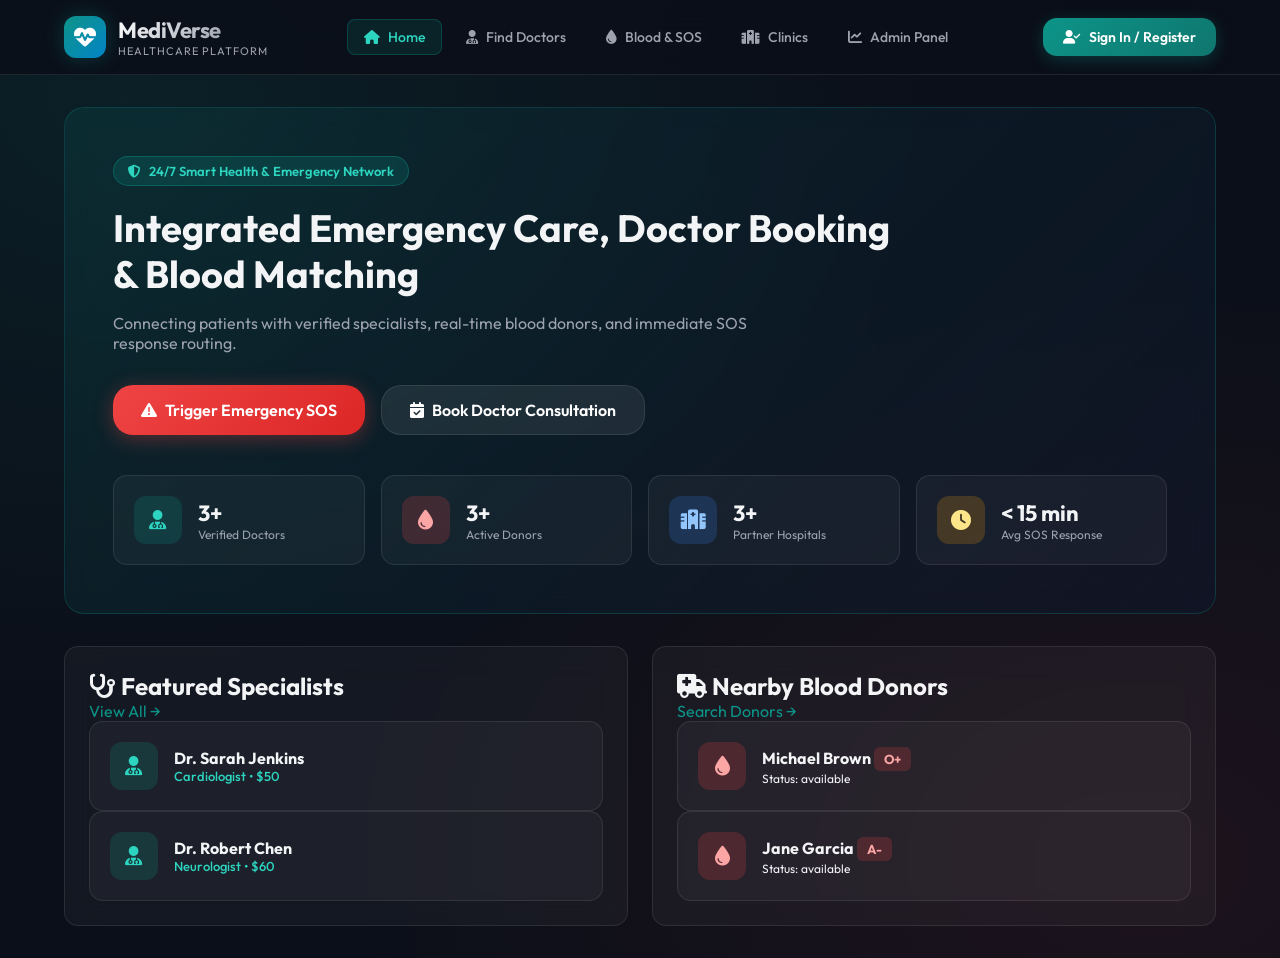
==== commit 89cec9dc: "Permanently remove mobile download banner and header buttons from frontend interface" ====
--- a/index.html
+++ b/index.html
@@ -48,9 +48,6 @@
             </nav>
 
             <div class="nav-auth">
-                <a href="/MediVerse.apk" download="MediVerse.apk" class="btn btn-secondary btn-sm" style="text-decoration:none; display:inline-flex; align-items:center; gap:6px;">
-                    <i class="fa-solid fa-file-arrow-down text-teal"></i> Download MediVerse.apk
-                </a>
                 <div id="user-profile-widget" class="hidden">
                     <span id="user-name-display" class="user-badge"></span>
                     <button id="logout-btn" class="btn btn-sm btn-ghost"><i class="fa-solid fa-right-from-bracket"></i> Logout</button>
@@ -66,17 +63,6 @@
     <main class="container">
         <!-- Toast Banner -->
         <div id="toast-container" class="toast-container"></div>
-
-        <!-- MOBILE APP DOWNLOAD BANNER (DIRECT APK DOWNLOAD) -->
-        <div id="mobile-download-alert" class="sos-banner" style="background:linear-gradient(135deg, rgba(13, 148, 136, 0.25), rgba(15, 23, 42, 0.9)); border: 1px solid rgba(13, 148, 136, 0.4); margin-bottom:24px;">
-            <div class="sos-info">
-                <h3 style="font-size:18px; color:#2DD4BF;"><i class="fa-solid fa-file-arrow-down"></i> MediVerse Android APK File Ready</h3>
-                <p style="font-size:13px; color:#9CA3AF; margin-top:4px;">Tap below to download the official MediVerse.apk file directly onto your mobile phone to install.</p>
-            </div>
-            <a href="/MediVerse.apk" download="MediVerse.apk" class="btn btn-primary btn-lg" style="text-decoration:none; display:inline-flex; align-items:center; gap:8px;">
-                <i class="fa-solid fa-download"></i> 📥 Download MediVerse.apk File
-            </a>
-        </div>
 
         <!-- HERO SECTION -->
         <section id="tab-home" class="tab-content active">
